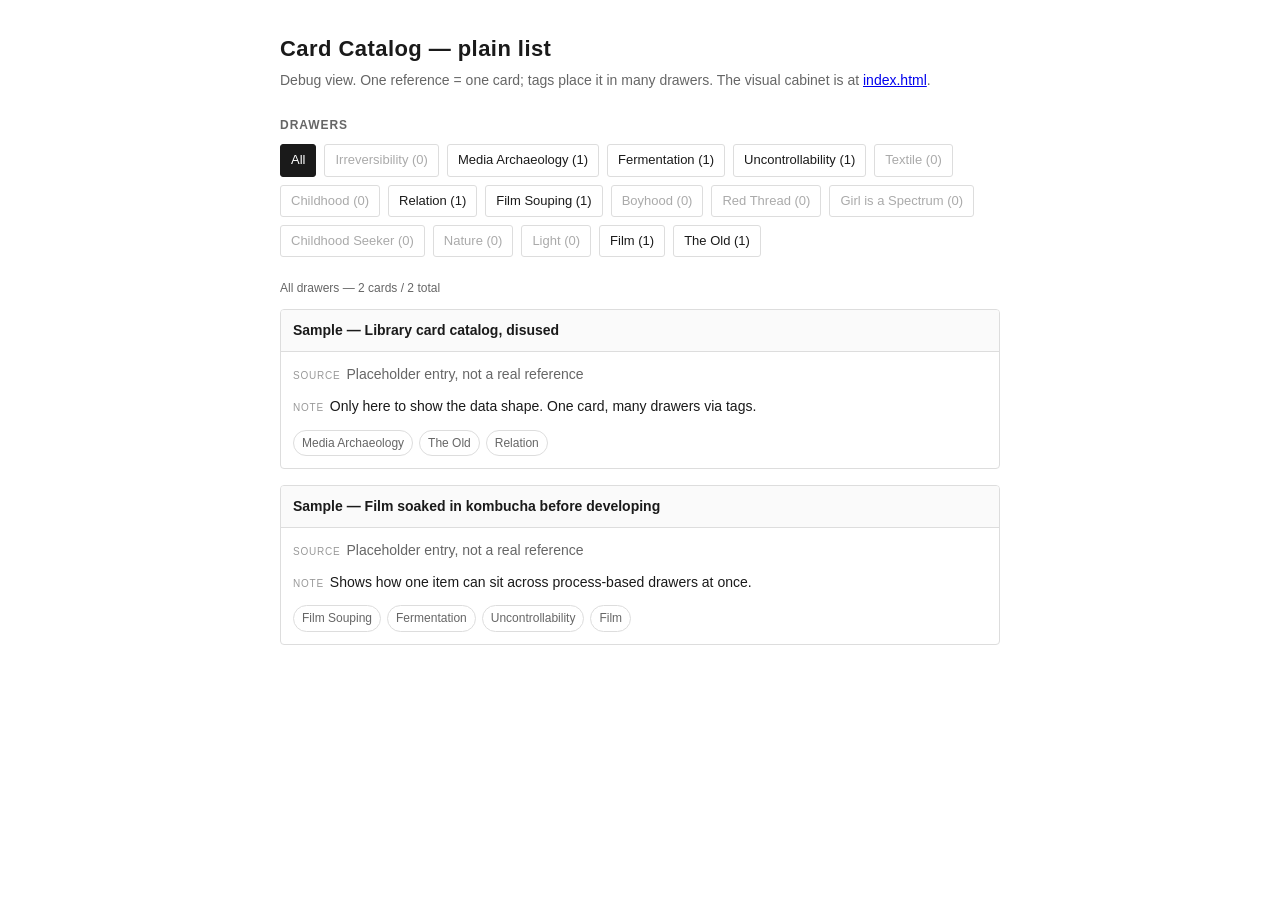
==== list.html @ 0d226fc0 "Stage 2: walnut + brass card-catalog visual - 4x4 cabinet, scales as one unit (no grid reflow) - hov" ====
<!doctype html>
<html lang="en">
<head>
  <meta charset="utf-8" />
  <meta name="viewport" content="width=device-width, initial-scale=1" />
  <title>Reference Book — Plain List (debug view)</title>
  <link rel="stylesheet" href="styles.css" />
</head>
<body>
  <main class="page">
    <header class="page-head">
      <h1>Card Catalog — plain list</h1>
      <p class="sub">Debug view. One reference = one card; tags place it in many drawers. The visual cabinet is at <a href="index.html">index.html</a>.</p>
    </header>

    <div id="warnings" class="warnings" hidden></div>

    <section class="filters-section">
      <h2 class="section-title">Drawers</h2>
      <div id="filters" class="filters"></div>
    </section>

    <p id="meta" class="meta"></p>
    <section id="list" class="list"></section>
  </main>

  <script src="drawers.js"></script>
  <script src="cards.js"></script>
  <script src="app.js"></script>
</body>
</html>
---- styles.css ----
/* Stage 1 — deliberately plain. No wood, no brass. Just legible structure. */

:root {
  --bg: #ffffff;
  --ink: #1a1a1a;
  --muted: #666;
  --line: #ddd;
  --accent: #1a1a1a;
  --warn-bg: #fff8e1;
  --warn-ink: #8a6d00;
}

* { box-sizing: border-box; }

body {
  margin: 0;
  background: var(--bg);
  color: var(--ink);
  font: 16px/1.55 -apple-system, BlinkMacSystemFont, "Segoe UI", Roboto, Helvetica, Arial, sans-serif;
}

.page {
  max-width: 760px;
  margin: 0 auto;
  padding: 32px 20px 80px;
}

.page-head h1 { margin: 0 0 4px; font-size: 22px; letter-spacing: 0.02em; }
.sub { margin: 0 0 24px; color: var(--muted); font-size: 14px; }

.section-title,
h2.section-title {
  font-size: 12px;
  text-transform: uppercase;
  letter-spacing: 0.08em;
  color: var(--muted);
  margin: 0 0 10px;
}

/* Filters */
.filters { display: flex; flex-wrap: wrap; gap: 8px; }

.filter {
  font: inherit;
  font-size: 13px;
  padding: 5px 10px;
  border: 1px solid var(--line);
  background: #fff;
  color: var(--ink);
  border-radius: 3px;
  cursor: pointer;
}
.filter:hover { border-color: var(--ink); }
.filter.is-active { background: var(--accent); color: #fff; border-color: var(--accent); }
.filter.is-empty { color: #aaa; }

.meta {
  margin: 22px 0 12px;
  font-size: 12px;
  color: var(--muted);
}

/* List */
.list { display: flex; flex-direction: column; gap: 16px; }

.card {
  border: 1px solid var(--line);
  border-radius: 4px;
  overflow: hidden;
}

.card-head {
  padding: 8px 12px;
  background: #fafafa;
  border-bottom: 1px solid var(--line);
}
.card-label { font-size: 14px; font-weight: 600; }

.card-body { padding: 12px; display: flex; flex-direction: column; gap: 10px; }

.card-fig { margin: 0; }
.card-fig img { max-width: 100%; height: auto; display: block; border: 1px solid var(--line); }

.card-source, .card-note { margin: 0; font-size: 14px; }
.card-source { color: var(--muted); }

.field-label {
  display: inline-block;
  font-size: 10px;
  text-transform: uppercase;
  letter-spacing: 0.08em;
  color: #999;
  margin-right: 2px;
}

.card-tags { display: flex; flex-wrap: wrap; gap: 6px; margin-top: 2px; }
.tag {
  font: inherit;
  font-size: 12px;
  padding: 3px 8px;
  border: 1px solid var(--line);
  background: #fff;
  border-radius: 999px;
  color: var(--muted);
  cursor: pointer;
}
.tag:hover { border-color: var(--ink); color: var(--ink); }
.tag.is-active { background: var(--accent); color: #fff; border-color: var(--accent); }

.empty { color: var(--muted); font-size: 14px; }

/* Warnings */
.warnings {
  background: var(--warn-bg);
  color: var(--warn-ink);
  border: 1px solid #f0e0a0;
  border-radius: 4px;
  padding: 10px 14px;
  margin-bottom: 20px;
  font-size: 13px;
}
.warnings ul { margin: 6px 0 0; padding-left: 18px; }
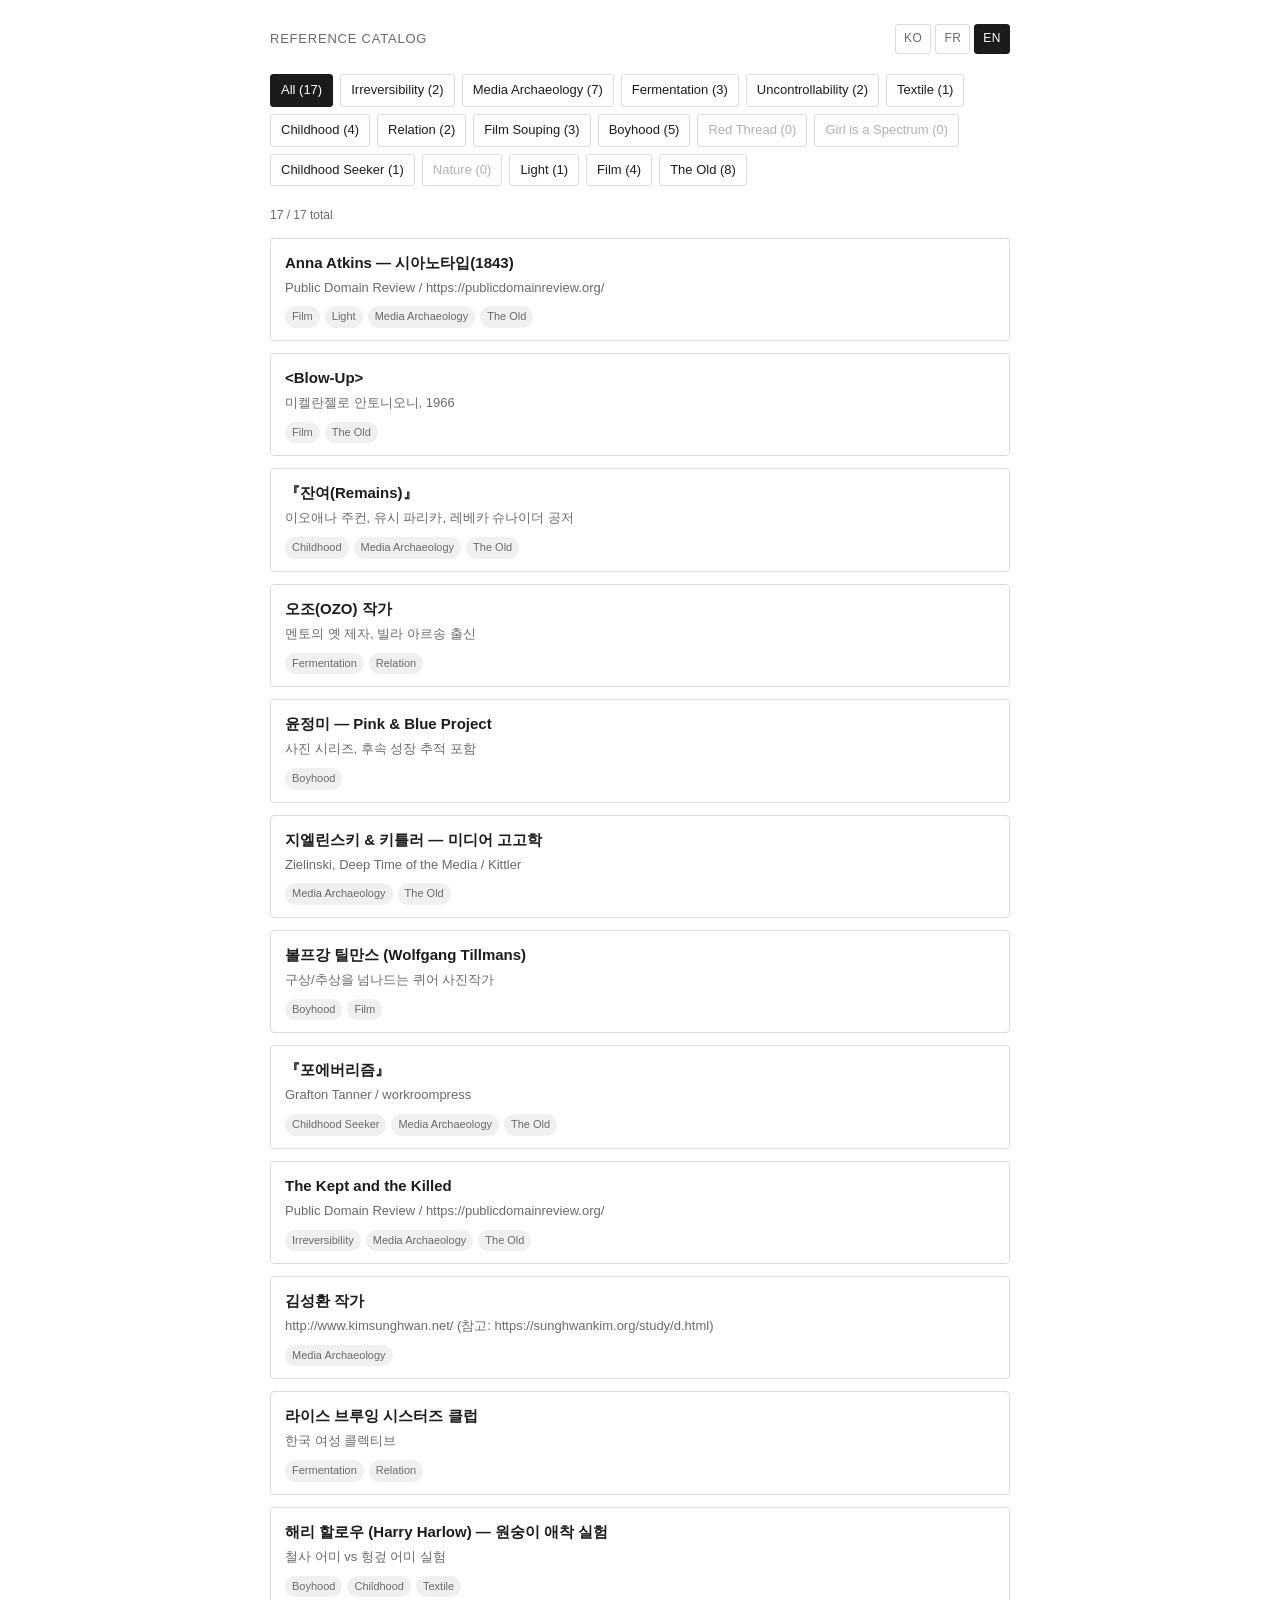
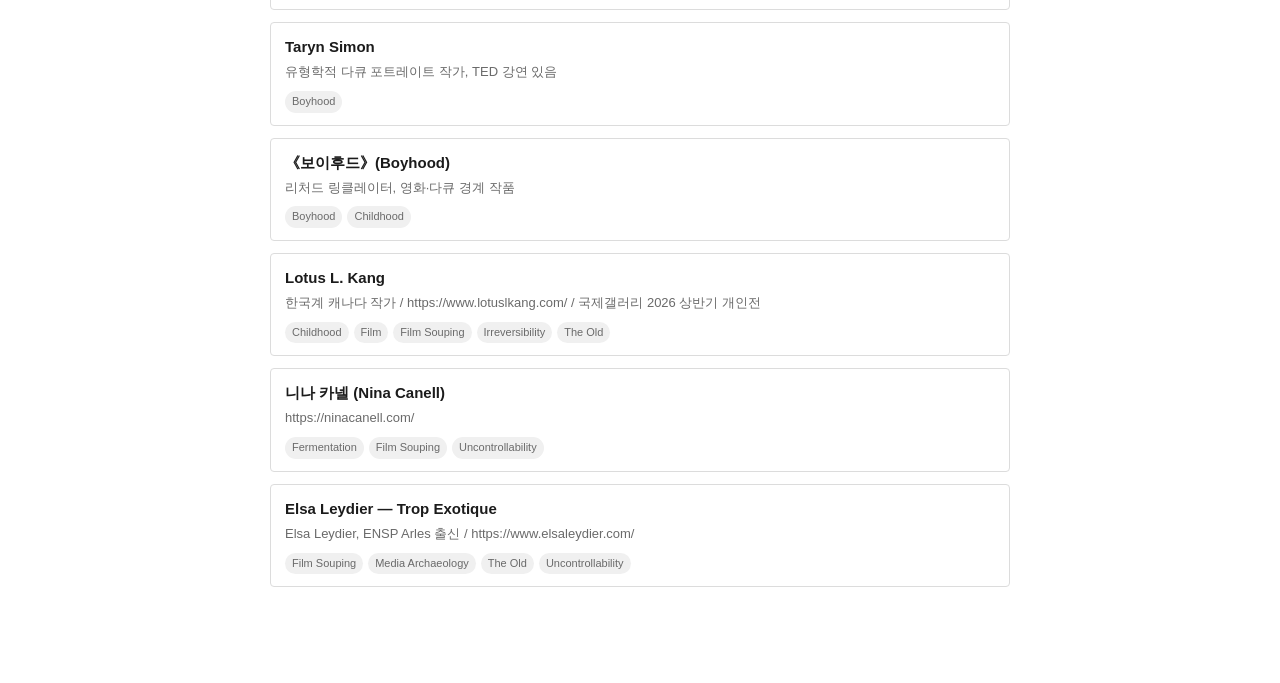
==== commit e0845998: "Stage 2: apply the hand-drawn cabinet to the new data model index.html is now the cut-paper card cat" ====
--- a/list.html
+++ b/list.html
@@ -1,31 +1,16 @@
 <!doctype html>
-<html lang="en">
+<html lang="ko">
 <head>
   <meta charset="utf-8" />
   <meta name="viewport" content="width=device-width, initial-scale=1" />
-  <title>Reference Book — Plain List (debug view)</title>
-  <link rel="stylesheet" href="styles.css" />
+  <title>Reference Catalog — plain list</title>
+  <link rel="stylesheet" href="styles.css?v=2" />
 </head>
 <body>
-  <main class="page">
-    <header class="page-head">
-      <h1>Card Catalog — plain list</h1>
-      <p class="sub">Debug view. One reference = one card; tags place it in many drawers. The visual cabinet is at <a href="index.html">index.html</a>.</p>
-    </header>
+  <main id="app"></main>
 
-    <div id="warnings" class="warnings" hidden></div>
-
-    <section class="filters-section">
-      <h2 class="section-title">Drawers</h2>
-      <div id="filters" class="filters"></div>
-    </section>
-
-    <p id="meta" class="meta"></p>
-    <section id="list" class="list"></section>
-  </main>
-
-  <script src="drawers.js"></script>
-  <script src="cards.js"></script>
-  <script src="app.js"></script>
+  <script src="drawers.js?v=2"></script>
+  <script src="i18n.js?v=2"></script>
+  <script src="app.js?v=2"></script>
 </body>
 </html>
--- a/styles.css
+++ b/styles.css
@@ -1,13 +1,15 @@
-/* Stage 1 — deliberately plain. No wood, no brass. Just legible structure. */
+/* Stage 1 — deliberately plain. Verifying data flow, not design.
+   Stage 2 layers the drawn card-catalog visuals on top of this markup. */
 
 :root {
   --bg: #ffffff;
-  --ink: #1a1a1a;
-  --muted: #666;
-  --line: #ddd;
-  --accent: #1a1a1a;
+  --ink: #1b1b1b;
+  --muted: #6a6a6a;
+  --line: #dcdcdc;
+  --accent: #1b1b1b;
+  --chip: #f0f0f0;
   --warn-bg: #fff8e1;
-  --warn-ink: #8a6d00;
+  --warn-ink: #7a5d00;
 }
 
 * { box-sizing: border-box; }
@@ -16,107 +18,150 @@
   margin: 0;
   background: var(--bg);
   color: var(--ink);
-  font: 16px/1.55 -apple-system, BlinkMacSystemFont, "Segoe UI", Roboto, Helvetica, Arial, sans-serif;
+  font: 16px/1.6 -apple-system, BlinkMacSystemFont, "Segoe UI", Roboto, Helvetica, Arial, sans-serif;
 }
 
-.page {
-  max-width: 760px;
+#app {
+  max-width: 780px;
   margin: 0 auto;
-  padding: 32px 20px 80px;
+  padding: 24px 20px 96px;
 }
 
-.page-head h1 { margin: 0 0 4px; font-size: 22px; letter-spacing: 0.02em; }
-.sub { margin: 0 0 24px; color: var(--muted); font-size: 14px; }
+/* top bar */
+.topbar {
+  display: flex;
+  align-items: center;
+  justify-content: space-between;
+  gap: 16px;
+  margin-bottom: 20px;
+  min-height: 30px;
+}
+.brand { font-size: 13px; letter-spacing: 0.06em; text-transform: uppercase; color: var(--muted); }
+.back {
+  font-size: 14px;
+  color: var(--ink);
+  text-decoration: none;
+}
+.back:hover { text-decoration: underline; }
 
-.section-title,
-h2.section-title {
+.langswitch { display: flex; gap: 4px; }
+.lang {
+  font: inherit;
   font-size: 12px;
-  text-transform: uppercase;
-  letter-spacing: 0.08em;
+  letter-spacing: 0.04em;
+  padding: 4px 8px;
+  border: 1px solid var(--line);
+  background: #fff;
   color: var(--muted);
-  margin: 0 0 10px;
+  border-radius: 3px;
+  cursor: pointer;
 }
+.lang:hover { border-color: var(--ink); color: var(--ink); }
+.lang.is-active { background: var(--accent); color: #fff; border-color: var(--accent); }
 
-/* Filters */
-.filters { display: flex; flex-wrap: wrap; gap: 8px; }
+/* warnings */
+.warnings {
+  background: var(--warn-bg);
+  color: var(--warn-ink);
+  border: 1px solid #f0e2a8;
+  border-radius: 4px;
+  padding: 8px 12px;
+  margin-bottom: 18px;
+  font-size: 13px;
+}
+.warnings summary { cursor: pointer; font-weight: 600; }
+.warnings ul { margin: 8px 0 2px; padding-left: 20px; }
 
+/* filters */
+.filters { display: flex; flex-wrap: wrap; gap: 7px; }
 .filter {
-  font: inherit;
   font-size: 13px;
   padding: 5px 10px;
   border: 1px solid var(--line);
-  background: #fff;
+  border-radius: 3px;
   color: var(--ink);
-  border-radius: 3px;
-  cursor: pointer;
+  text-decoration: none;
 }
 .filter:hover { border-color: var(--ink); }
 .filter.is-active { background: var(--accent); color: #fff; border-color: var(--accent); }
-.filter.is-empty { color: #aaa; }
+.filter.is-empty { color: #b0b0b0; }
 
-.meta {
-  margin: 22px 0 12px;
-  font-size: 12px;
+.count { margin: 20px 0 12px; font-size: 12px; color: var(--muted); }
+
+/* list */
+.list { display: flex; flex-direction: column; gap: 12px; }
+.card {
+  display: block;
+  border: 1px solid var(--line);
+  border-radius: 4px;
+  padding: 12px 14px;
+  text-decoration: none;
+  color: var(--ink);
+}
+.card:hover { border-color: var(--ink); }
+.card-title { display: block; font-weight: 600; font-size: 15px; }
+.card-meta { display: block; margin-top: 3px; font-size: 13px; color: var(--muted); }
+.card-tags { display: flex; flex-wrap: wrap; gap: 5px; margin-top: 8px; }
+.chip {
+  font-size: 11px;
+  padding: 2px 7px;
+  background: var(--chip);
+  border-radius: 999px;
   color: var(--muted);
 }
 
-/* List */
-.list { display: flex; flex-direction: column; gap: 16px; }
+.empty { color: var(--muted); font-size: 14px; }
 
-.card {
+/* note page */
+.note { max-width: 640px; }
+.note-title { font-size: 20px; margin: 4px 0 6px; }
+.note-sub { margin: 0 0 20px; font-size: 13px; color: var(--muted); }
+
+.note-image {
   border: 1px solid var(--line);
   border-radius: 4px;
+  margin-bottom: 22px;
   overflow: hidden;
 }
-
-.card-head {
-  padding: 8px 12px;
-  background: #fafafa;
-  border-bottom: 1px solid var(--line);
-}
-.card-label { font-size: 14px; font-weight: 600; }
-
-.card-body { padding: 12px; display: flex; flex-direction: column; gap: 10px; }
-
-.card-fig { margin: 0; }
-.card-fig img { max-width: 100%; height: auto; display: block; border: 1px solid var(--line); }
-
-.card-source, .card-note { margin: 0; font-size: 14px; }
-.card-source { color: var(--muted); }
-
-.field-label {
-  display: inline-block;
-  font-size: 10px;
-  text-transform: uppercase;
-  letter-spacing: 0.08em;
-  color: #999;
-  margin-right: 2px;
+.note-image img { display: block; width: 100%; height: auto; }
+.note-image.is-empty {
+  display: grid;
+  place-items: center;
+  min-height: 160px;
+  color: #b0b0b0;
+  font-size: 13px;
+  background: repeating-linear-gradient(45deg, #fafafa 0 10px, #f4f4f4 10px 20px);
 }
 
-.card-tags { display: flex; flex-wrap: wrap; gap: 6px; margin-top: 2px; }
-.tag {
-  font: inherit;
+.note-h {
   font-size: 12px;
-  padding: 3px 8px;
+  text-transform: uppercase;
+  letter-spacing: 0.07em;
+  color: var(--muted);
+  margin: 0 0 6px;
+}
+.note-desc, .note-tags { margin-bottom: 22px; }
+.note-body { margin: 0; font-size: 15px; }
+.note-body.is-empty { color: var(--muted); }
+.note-fallback {
+  margin: 0 0 6px;
+  font-size: 12px;
+  color: var(--warn-ink);
+  background: var(--warn-bg);
+  border: 1px solid #f0e2a8;
+  border-radius: 3px;
+  padding: 4px 8px;
+}
+
+.tag-row { display: flex; flex-wrap: wrap; gap: 7px; }
+.tag-link {
+  font-size: 13px;
+  padding: 4px 10px;
   border: 1px solid var(--line);
-  background: #fff;
   border-radius: 999px;
-  color: var(--muted);
-  cursor: pointer;
+  color: var(--ink);
+  text-decoration: none;
 }
-.tag:hover { border-color: var(--ink); color: var(--ink); }
-.tag.is-active { background: var(--accent); color: #fff; border-color: var(--accent); }
+.tag-link:hover { border-color: var(--ink); }
 
-.empty { color: var(--muted); font-size: 14px; }
-
-/* Warnings */
-.warnings {
-  background: var(--warn-bg);
-  color: var(--warn-ink);
-  border: 1px solid #f0e0a0;
-  border-radius: 4px;
-  padding: 10px 14px;
-  margin-bottom: 20px;
-  font-size: 13px;
-}
-.warnings ul { margin: 6px 0 0; padding-left: 18px; }
+.note-source a { font-size: 14px; color: var(--ink); }
